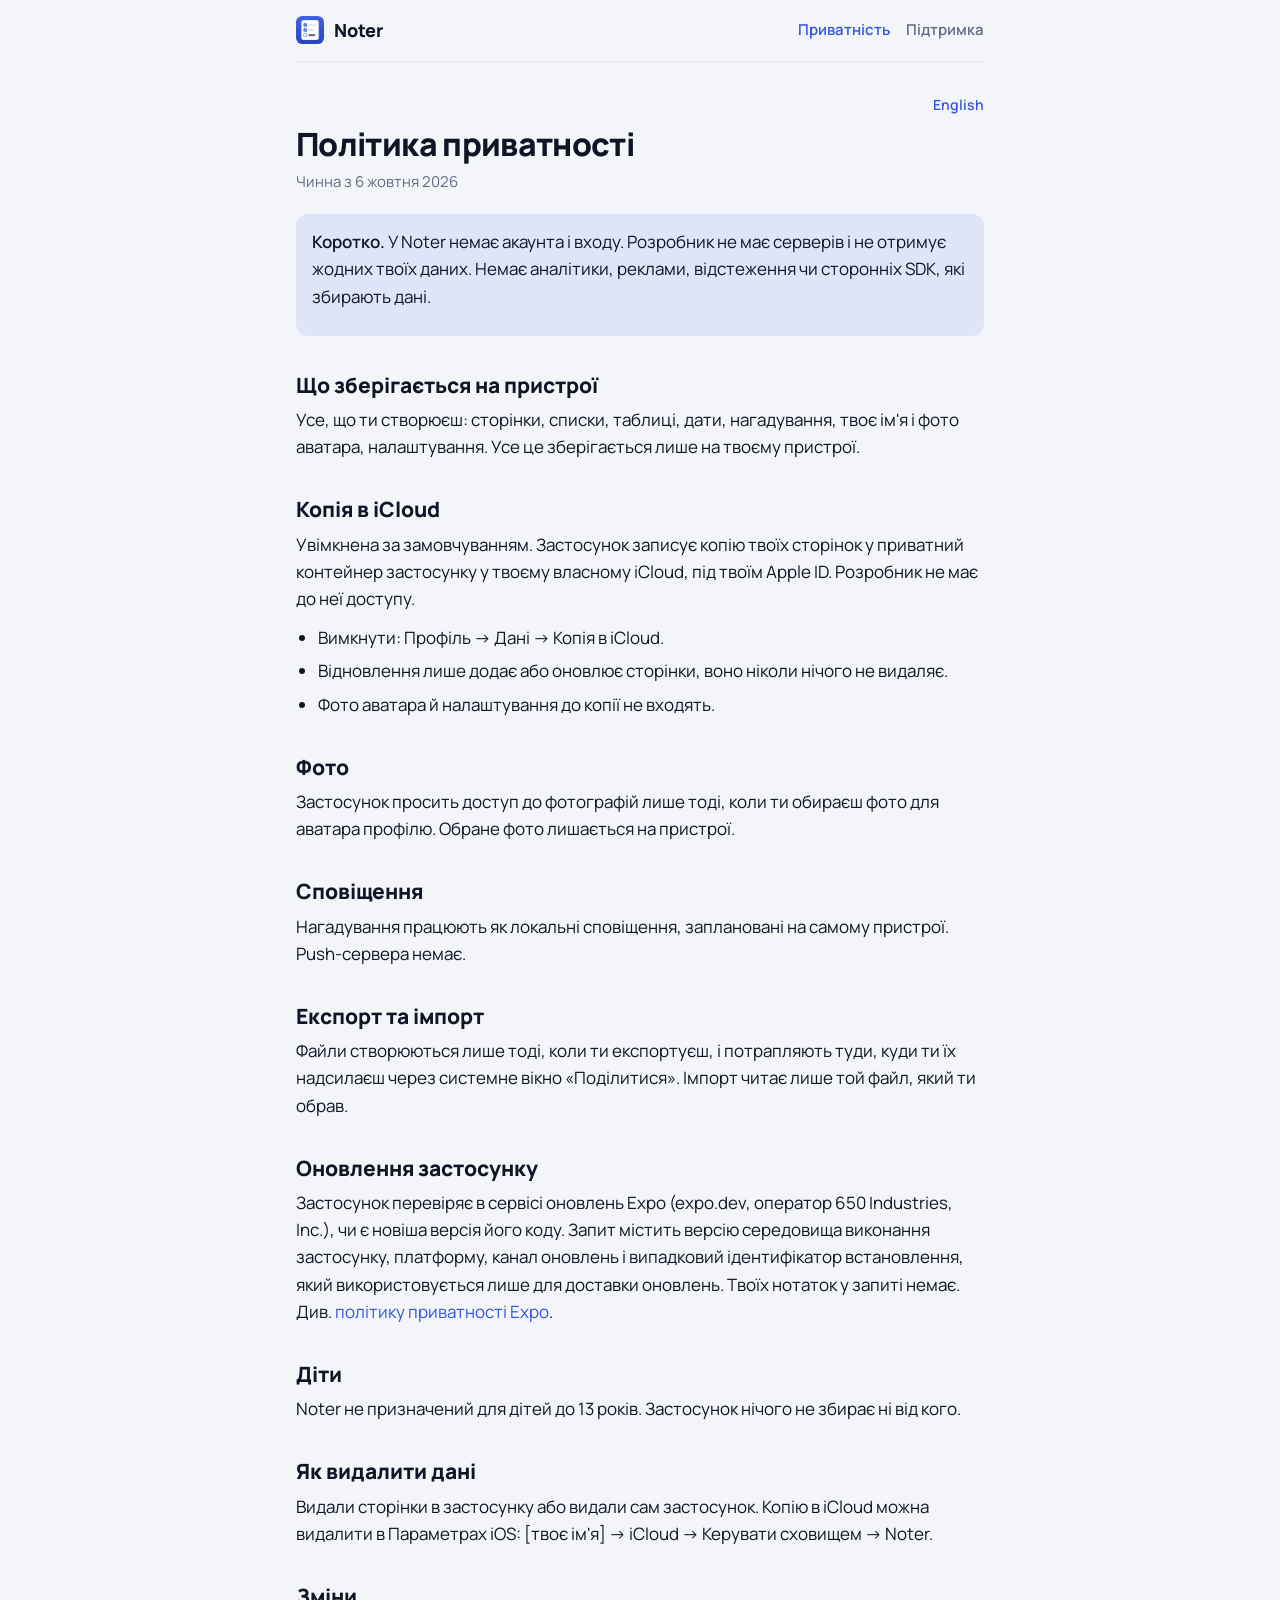
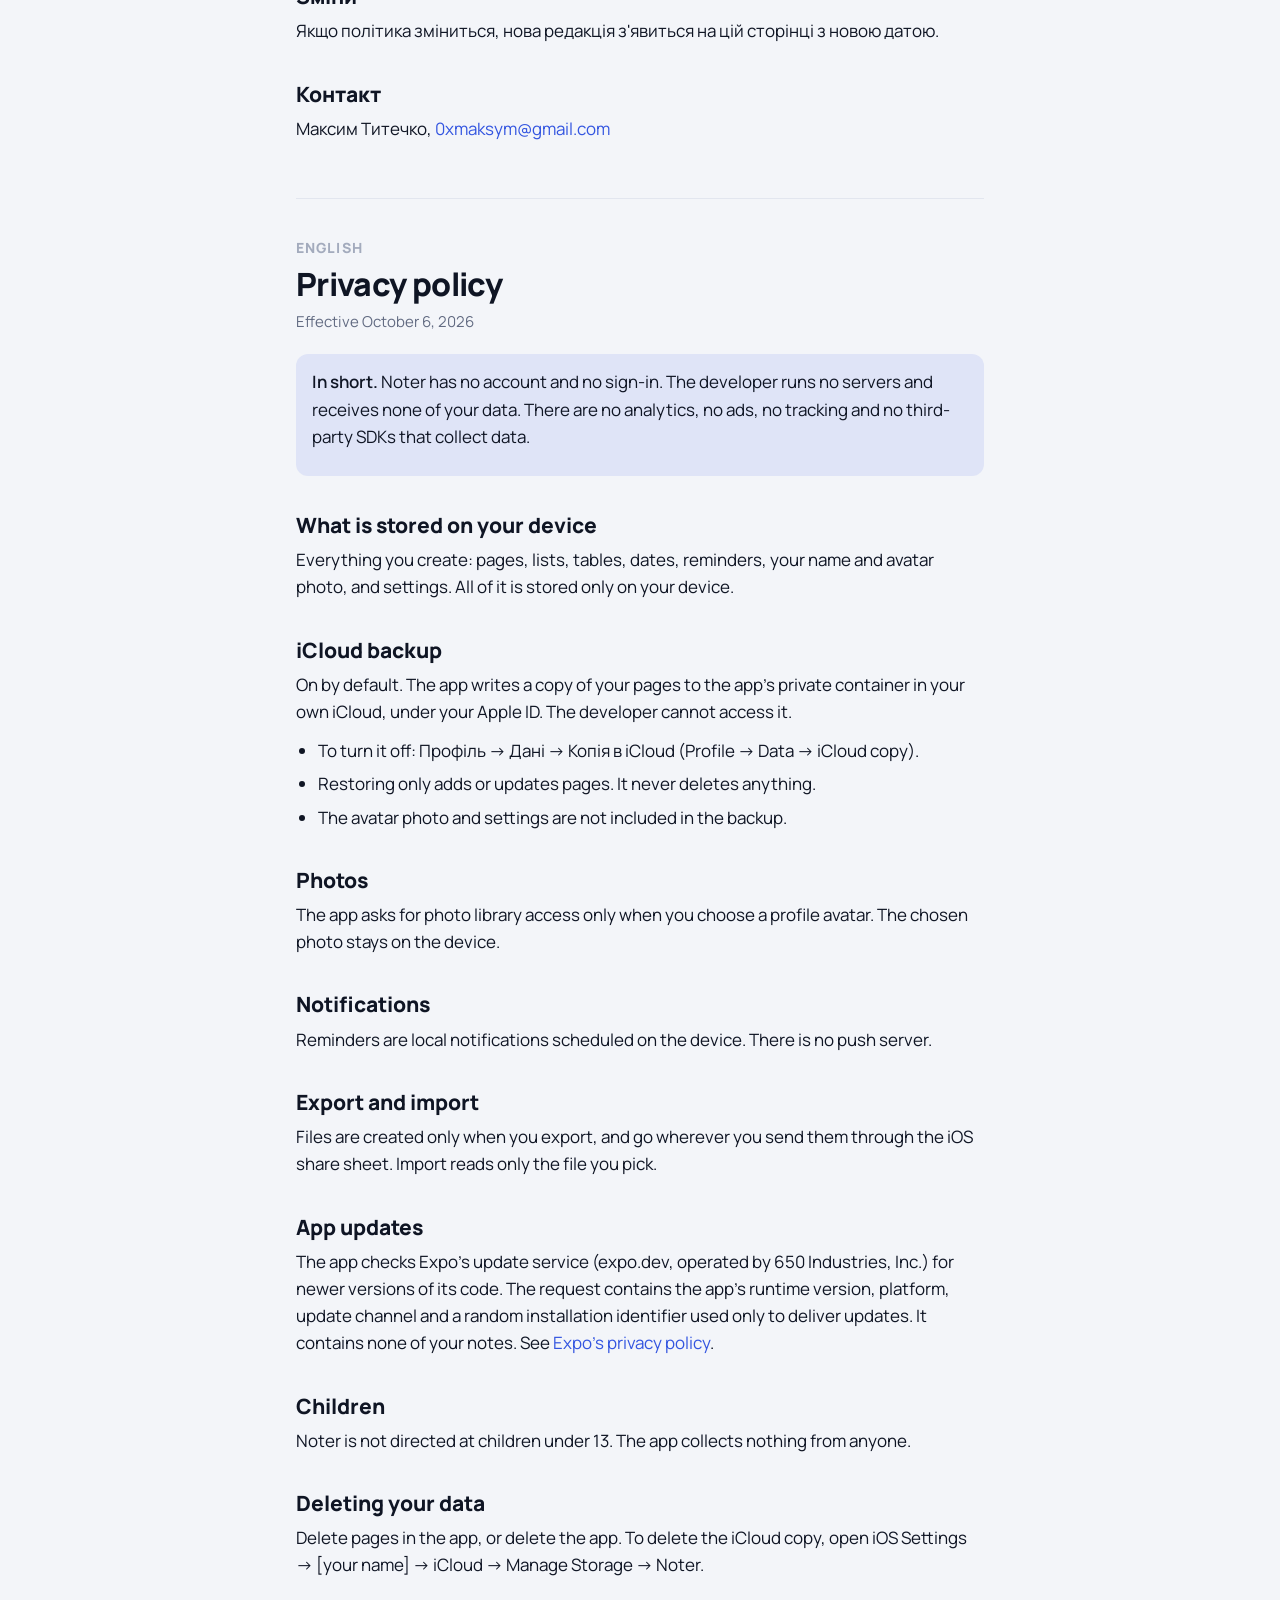
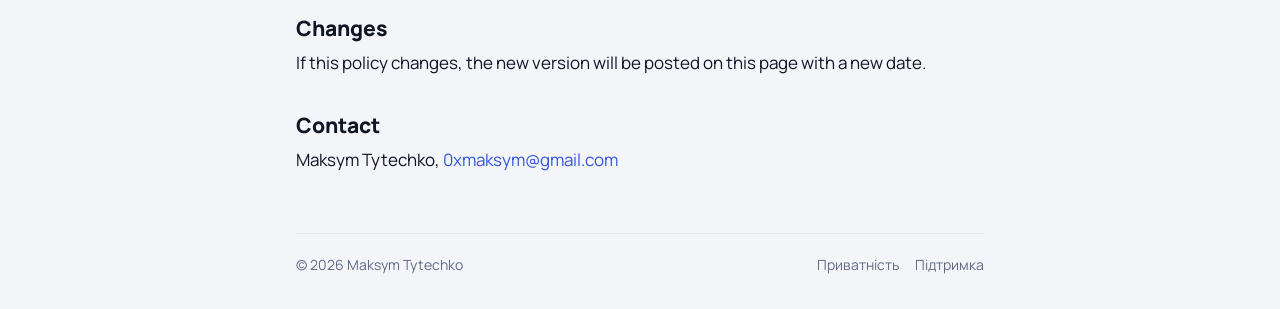
==== privacy.html @ 2a9a043b "Add Noter site: home, privacy policy and support" ====
<!doctype html>
<html lang="uk">
<head>
<meta charset="utf-8">
<meta name="viewport" content="width=device-width, initial-scale=1">
<title>Політика приватності · Noter</title>
<meta name="description" content="Політика приватності Noter. Privacy policy for Noter.">
<link rel="icon" type="image/png" href="icon.png">
<link rel="apple-touch-icon" href="icon.png">
<link rel="preconnect" href="https://fonts.googleapis.com">
<link rel="preconnect" href="https://fonts.gstatic.com" crossorigin>
<link rel="stylesheet" href="https://fonts.googleapis.com/css2?family=Manrope:wght@400;600;800&display=swap">
<link rel="stylesheet" href="style.css">
</head>
<body>
<div class="wrap">

<header class="bar">
  <a class="brand" href="./"><img class="icon" src="icon.png" alt="" width="28" height="28">Noter</a>
  <nav><a href="privacy.html" aria-current="page">Приватність</a><a href="support.html">Підтримка</a></nav>
</header>

<main>
  <a class="lang-link" href="#en" lang="en">English</a>

  <h1>Політика приватності</h1>
  <p class="meta">Чинна з 6 жовтня 2026</p>

  <div class="note">
    <p><strong>Коротко.</strong> У Noter немає акаунта і входу. Розробник не має серверів і не отримує жодних твоїх даних. Немає аналітики, реклами, відстеження чи сторонніх SDK, які збирають дані.</p>
  </div>

  <h2>Що зберігається на пристрої</h2>
  <p>Усе, що ти створюєш: сторінки, списки, таблиці, дати, нагадування, твоє ім'я і фото аватара, налаштування. Усе це зберігається лише на твоєму пристрої.</p>

  <h2>Копія в iCloud</h2>
  <p>Увімкнена за замовчуванням. Застосунок записує копію твоїх сторінок у приватний контейнер застосунку у твоєму власному iCloud, під твоїм Apple ID. Розробник не має до неї доступу.</p>
  <ul>
    <li>Вимкнути: Профіль → Дані → Копія в iCloud.</li>
    <li>Відновлення лише додає або оновлює сторінки, воно ніколи нічого не видаляє.</li>
    <li>Фото аватара й налаштування до копії не входять.</li>
  </ul>

  <h2>Фото</h2>
  <p>Застосунок просить доступ до фотографій лише тоді, коли ти обираєш фото для аватара профілю. Обране фото лишається на пристрої.</p>

  <h2>Сповіщення</h2>
  <p>Нагадування працюють як локальні сповіщення, заплановані на самому пристрої. Push-сервера немає.</p>

  <h2>Експорт та імпорт</h2>
  <p>Файли створюються лише тоді, коли ти експортуєш, і потрапляють туди, куди ти їх надсилаєш через системне вікно «Поділитися». Імпорт читає лише той файл, який ти обрав.</p>

  <h2>Оновлення застосунку</h2>
  <p>Застосунок перевіряє в сервісі оновлень Expo (expo.dev, оператор 650 Industries, Inc.), чи є новіша версія його коду. Запит містить версію середовища виконання застосунку, платформу, канал оновлень і випадковий ідентифікатор встановлення, який використовується лише для доставки оновлень. Твоїх нотаток у запиті немає. Див. <a href="https://expo.dev/privacy">політику приватності Expo</a>.</p>

  <h2>Діти</h2>
  <p>Noter не призначений для дітей до 13 років. Застосунок нічого не збирає ні від кого.</p>

  <h2>Як видалити дані</h2>
  <p>Видали сторінки в застосунку або видали сам застосунок. Копію в iCloud можна видалити в Параметрах iOS: [твоє ім'я] → iCloud → Керувати сховищем → Noter.</p>

  <h2>Зміни</h2>
  <p>Якщо політика зміниться, нова редакція з'явиться на цій сторінці з новою датою.</p>

  <h2>Контакт</h2>
  <p>Максим Титечко, <a href="mailto:0xmaksym@gmail.com">0xmaksym@gmail.com</a></p>

  <section class="en" id="en" lang="en">
    <h2>English</h2>
    <h1>Privacy policy</h1>
    <p class="meta">Effective October 6, 2026</p>

    <div class="note">
      <p><strong>In short.</strong> Noter has no account and no sign-in. The developer runs no servers and receives none of your data. There are no analytics, no ads, no tracking and no third-party SDKs that collect data.</p>
    </div>

    <h2>What is stored on your device</h2>
    <p>Everything you create: pages, lists, tables, dates, reminders, your name and avatar photo, and settings. All of it is stored only on your device.</p>

    <h2>iCloud backup</h2>
    <p>On by default. The app writes a copy of your pages to the app's private container in your own iCloud, under your Apple ID. The developer cannot access it.</p>
    <ul>
      <li>To turn it off: <span lang="uk">Профіль → Дані → Копія в iCloud</span> (Profile → Data → iCloud copy).</li>
      <li>Restoring only adds or updates pages. It never deletes anything.</li>
      <li>The avatar photo and settings are not included in the backup.</li>
    </ul>

    <h2>Photos</h2>
    <p>The app asks for photo library access only when you choose a profile avatar. The chosen photo stays on the device.</p>

    <h2>Notifications</h2>
    <p>Reminders are local notifications scheduled on the device. There is no push server.</p>

    <h2>Export and import</h2>
    <p>Files are created only when you export, and go wherever you send them through the iOS share sheet. Import reads only the file you pick.</p>

    <h2>App updates</h2>
    <p>The app checks Expo's update service (expo.dev, operated by 650 Industries, Inc.) for newer versions of its code. The request contains the app's runtime version, platform, update channel and a random installation identifier used only to deliver updates. It contains none of your notes. See <a href="https://expo.dev/privacy">Expo's privacy policy</a>.</p>

    <h2>Children</h2>
    <p>Noter is not directed at children under 13. The app collects nothing from anyone.</p>

    <h2>Deleting your data</h2>
    <p>Delete pages in the app, or delete the app. To delete the iCloud copy, open iOS Settings → [your name] → iCloud → Manage Storage → Noter.</p>

    <h2>Changes</h2>
    <p>If this policy changes, the new version will be posted on this page with a new date.</p>

    <h2>Contact</h2>
    <p>Maksym Tytechko, <a href="mailto:0xmaksym@gmail.com">0xmaksym@gmail.com</a></p>
  </section>
</main>

<footer>
  <span>© 2026 Maksym Tytechko</span>
  <nav><a href="privacy.html">Приватність</a><a href="support.html">Підтримка</a></nav>
</footer>

</div>
</body>
</html>
---- style.css ----
:root {
  color-scheme: light dark;
  --ground: #F3F5F9;
  --surface: #FFFFFF;
  --text: #0F1524;
  --secondary: #626B82;
  --tertiary: #A3ABBD;
  --divider: #E2E6EF;
  --accent: #3355E0;
  --accent-soft: rgba(51, 85, 224, 0.1);
}

@media (prefers-color-scheme: dark) {
  :root {
    --ground: #0C1018;
    --surface: #141A26;
    --text: #EDF0F7;
    --secondary: #97A0B4;
    --tertiary: #5F687D;
    --divider: #212938;
    --accent: #8BA2FF;
    --accent-soft: rgba(139, 162, 255, 0.12);
  }
}

* { box-sizing: border-box; }

html { -webkit-text-size-adjust: 100%; }

body {
  margin: 0;
  background: var(--ground);
  color: var(--text);
  font: 400 17px/1.6 Manrope, -apple-system, system-ui, sans-serif;
  overflow-wrap: break-word;
}

.wrap {
  max-width: 720px;
  margin: 0 auto;
  padding: 0 16px;
}

a { color: var(--accent); text-decoration: none; }
a:hover { text-decoration: underline; }

.icon { border-radius: 22.37%; display: block; }

/* Header */
.bar {
  display: flex;
  align-items: center;
  justify-content: space-between;
  gap: 12px;
  padding: 16px 0;
  border-bottom: 1px solid var(--divider);
}
.brand {
  display: flex;
  align-items: center;
  gap: 10px;
  color: var(--text);
  font-weight: 800;
  font-size: 18px;
}
.brand:hover { text-decoration: none; }
.bar nav { display: flex; gap: 16px; font-size: 15px; font-weight: 600; }
.bar nav a { color: var(--secondary); }
.bar nav a[aria-current] { color: var(--accent); }

/* Content */
main { padding: 32px 0 48px; }

.lang-link {
  display: block;
  text-align: right;
  font-size: 14px;
  font-weight: 600;
  margin-bottom: 8px;
}

h1, h2, h3 { line-height: 1.25; margin: 0; }
h1 { font-size: 32px; font-weight: 800; letter-spacing: -0.02em; }
h2 { font-size: 21px; font-weight: 800; margin: 36px 0 8px; }
h3 { font-size: 17px; font-weight: 600; margin: 24px 0 4px; }
p, ul, ol { margin: 0 0 12px; }
ul, ol { padding-left: 22px; }
li { margin-bottom: 6px; }
strong { font-weight: 600; }

.meta { color: var(--secondary); font-size: 15px; margin-top: 6px; }
.muted { color: var(--secondary); }

.card {
  background: var(--surface);
  border: 1px solid var(--divider);
  border-radius: 16px;
  padding: 18px 20px;
  margin: 20px 0;
}
.card > :last-child { margin-bottom: 0; }

.note {
  background: var(--accent-soft);
  border-radius: 12px;
  padding: 14px 16px;
  margin: 20px 0;
}

/* Index hero */
.hero { text-align: center; padding: 24px 0 8px; }
.hero .icon { margin: 0 auto 16px; }
.hero h1 { font-size: 40px; }
.tagline { font-size: 19px; color: var(--secondary); margin-top: 8px; }
.soon {
  display: inline-block;
  margin-top: 16px;
  padding: 6px 14px;
  border: 1px solid var(--divider);
  border-radius: 999px;
  color: var(--secondary);
  font-size: 14px;
  font-weight: 600;
}
.links { display: flex; flex-wrap: wrap; gap: 8px 20px; font-weight: 600; }

/* English section */
.en { margin-top: 56px; padding-top: 8px; border-top: 1px solid var(--divider); }
.en > h2:first-child { margin-top: 32px; color: var(--tertiary); font-size: 14px; letter-spacing: 0.08em; text-transform: uppercase; }

/* Footer */
footer {
  border-top: 1px solid var(--divider);
  padding: 20px 0 32px;
  color: var(--secondary);
  font-size: 14px;
  display: flex;
  flex-wrap: wrap;
  justify-content: space-between;
  gap: 8px 20px;
}
footer nav { display: flex; gap: 16px; }
footer a { color: var(--secondary); }
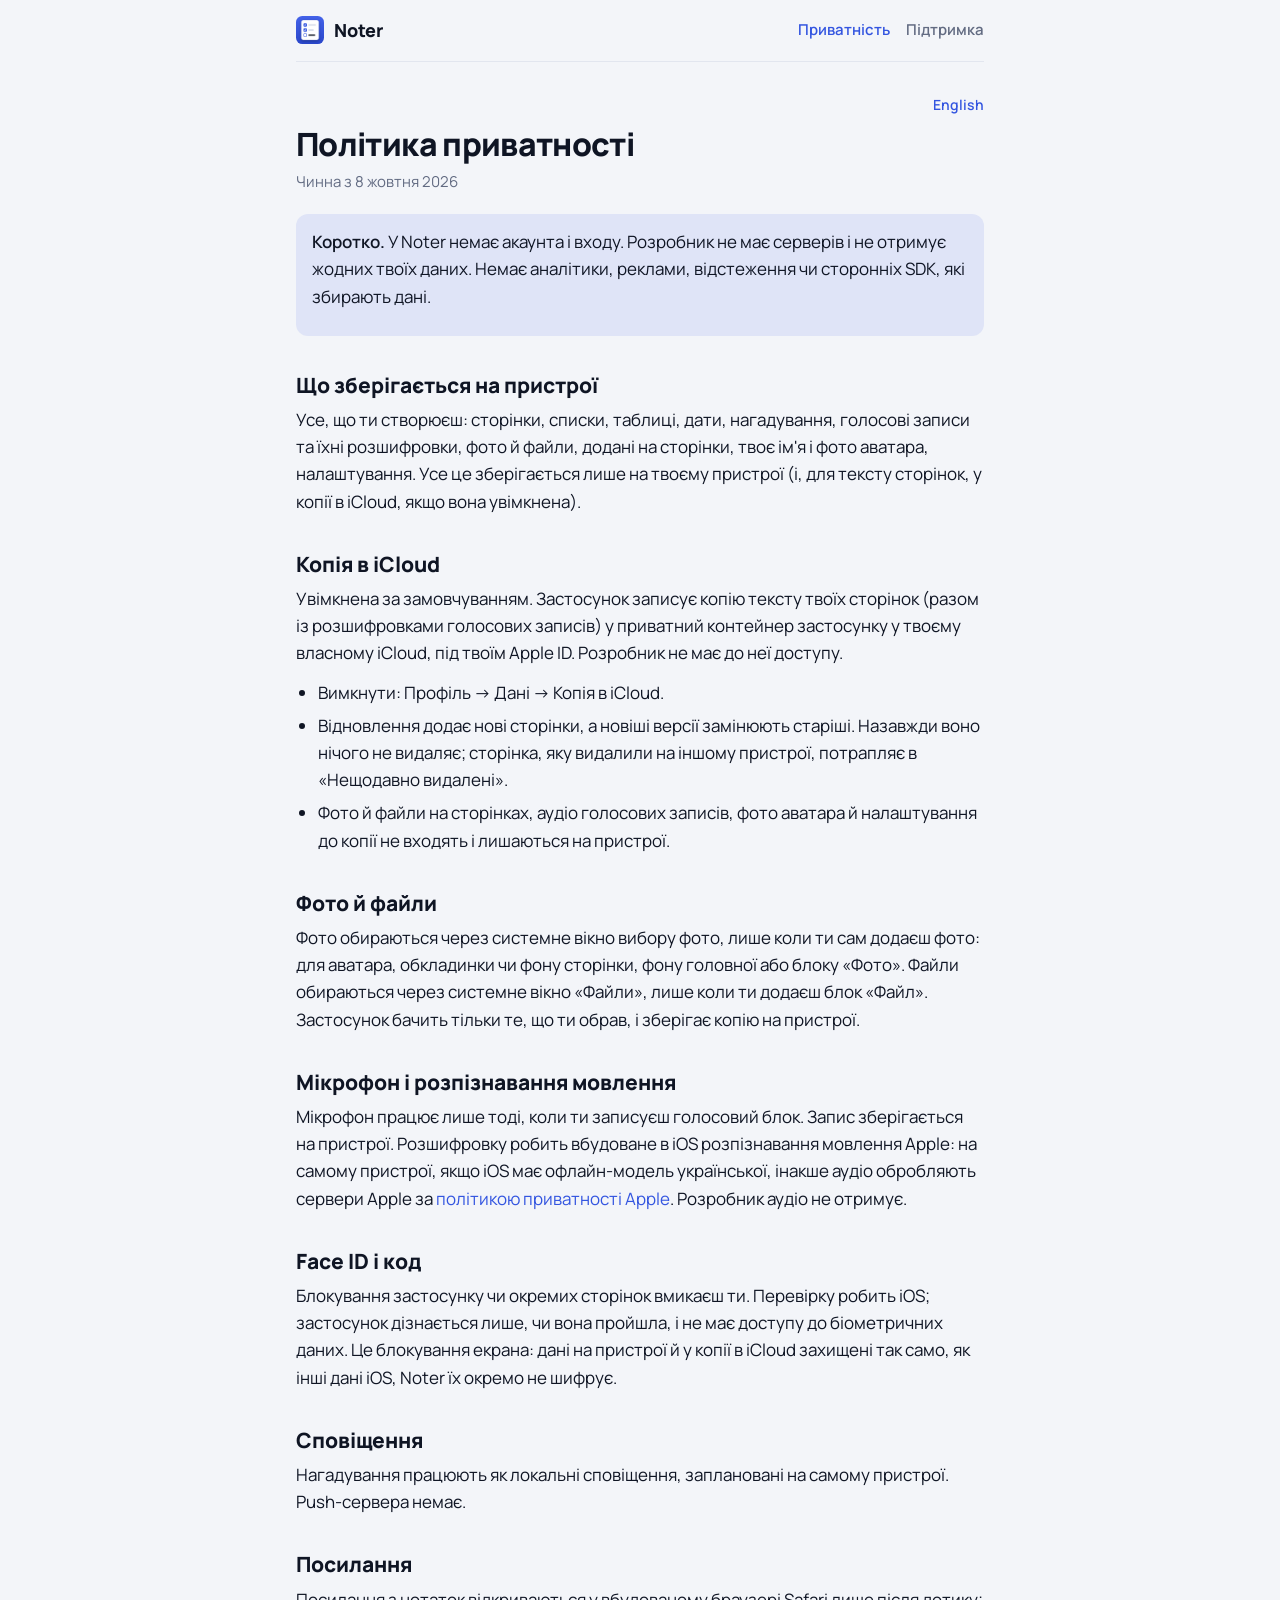
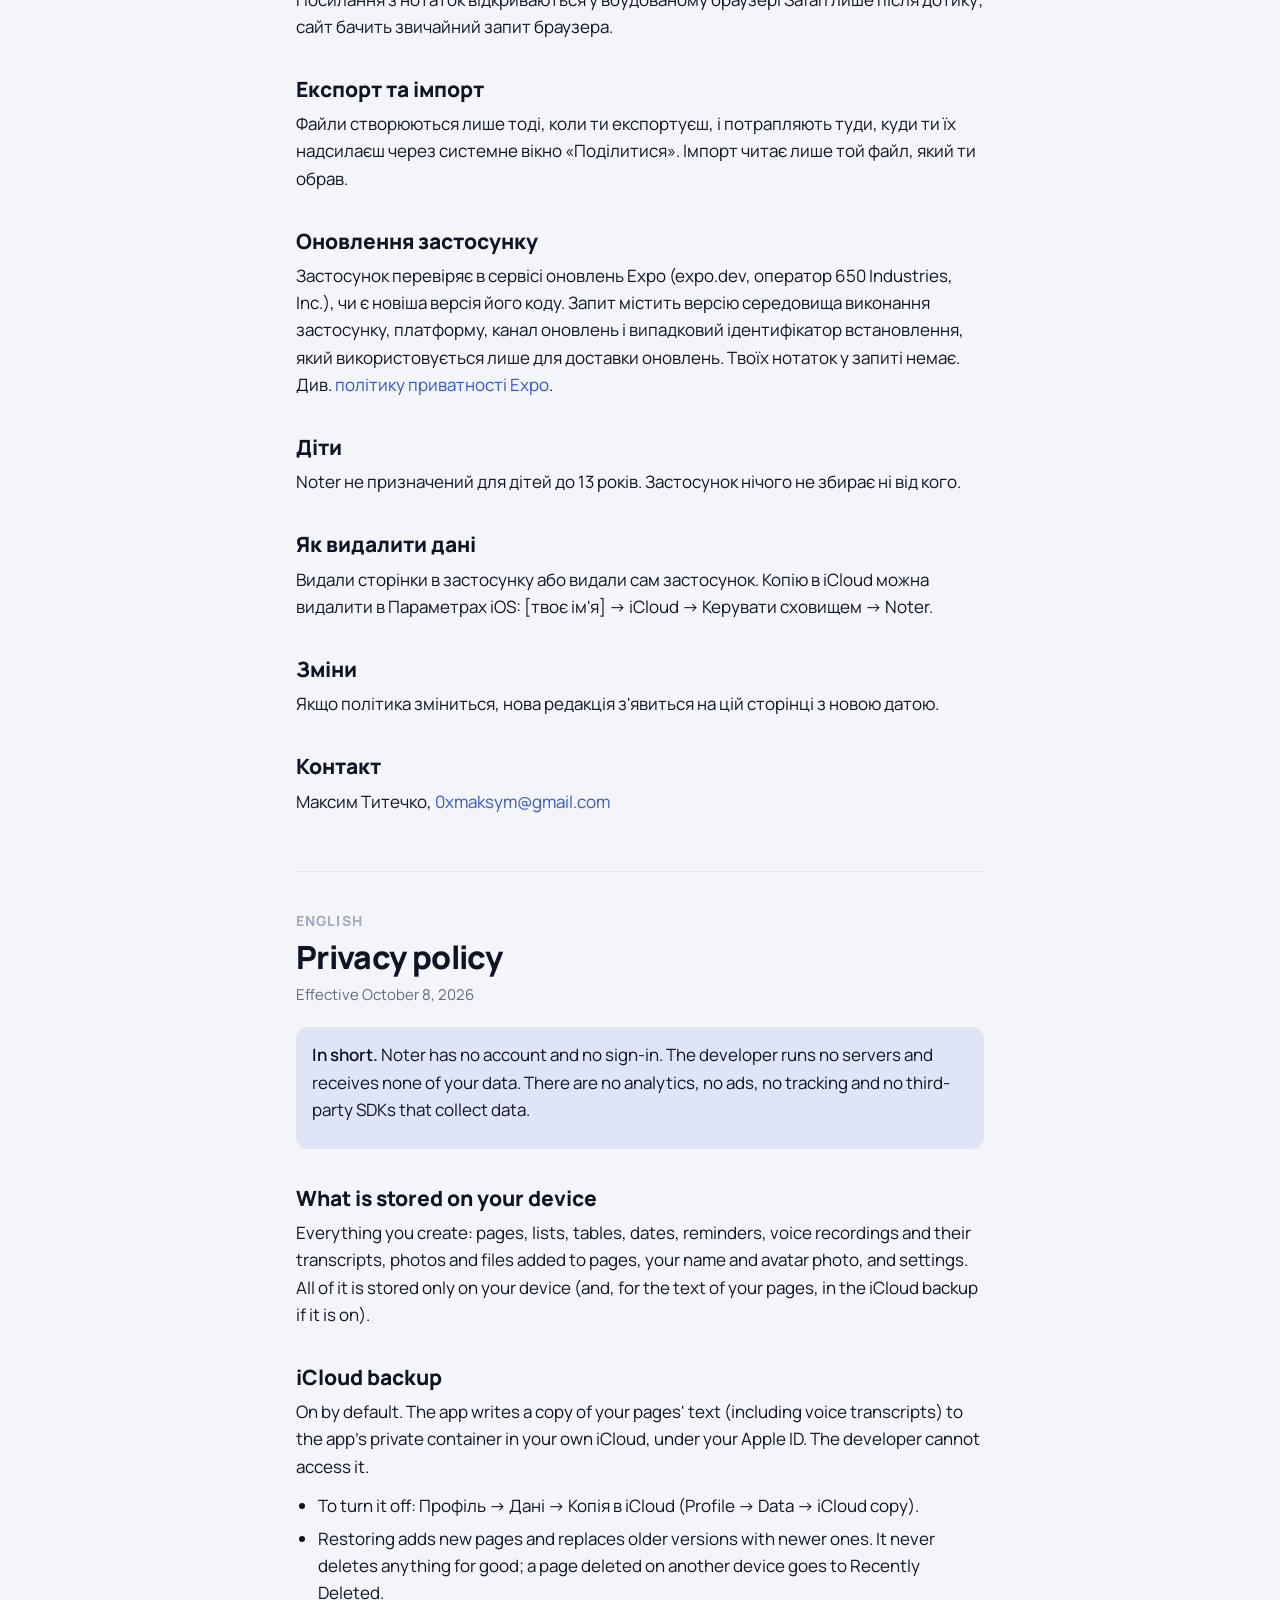
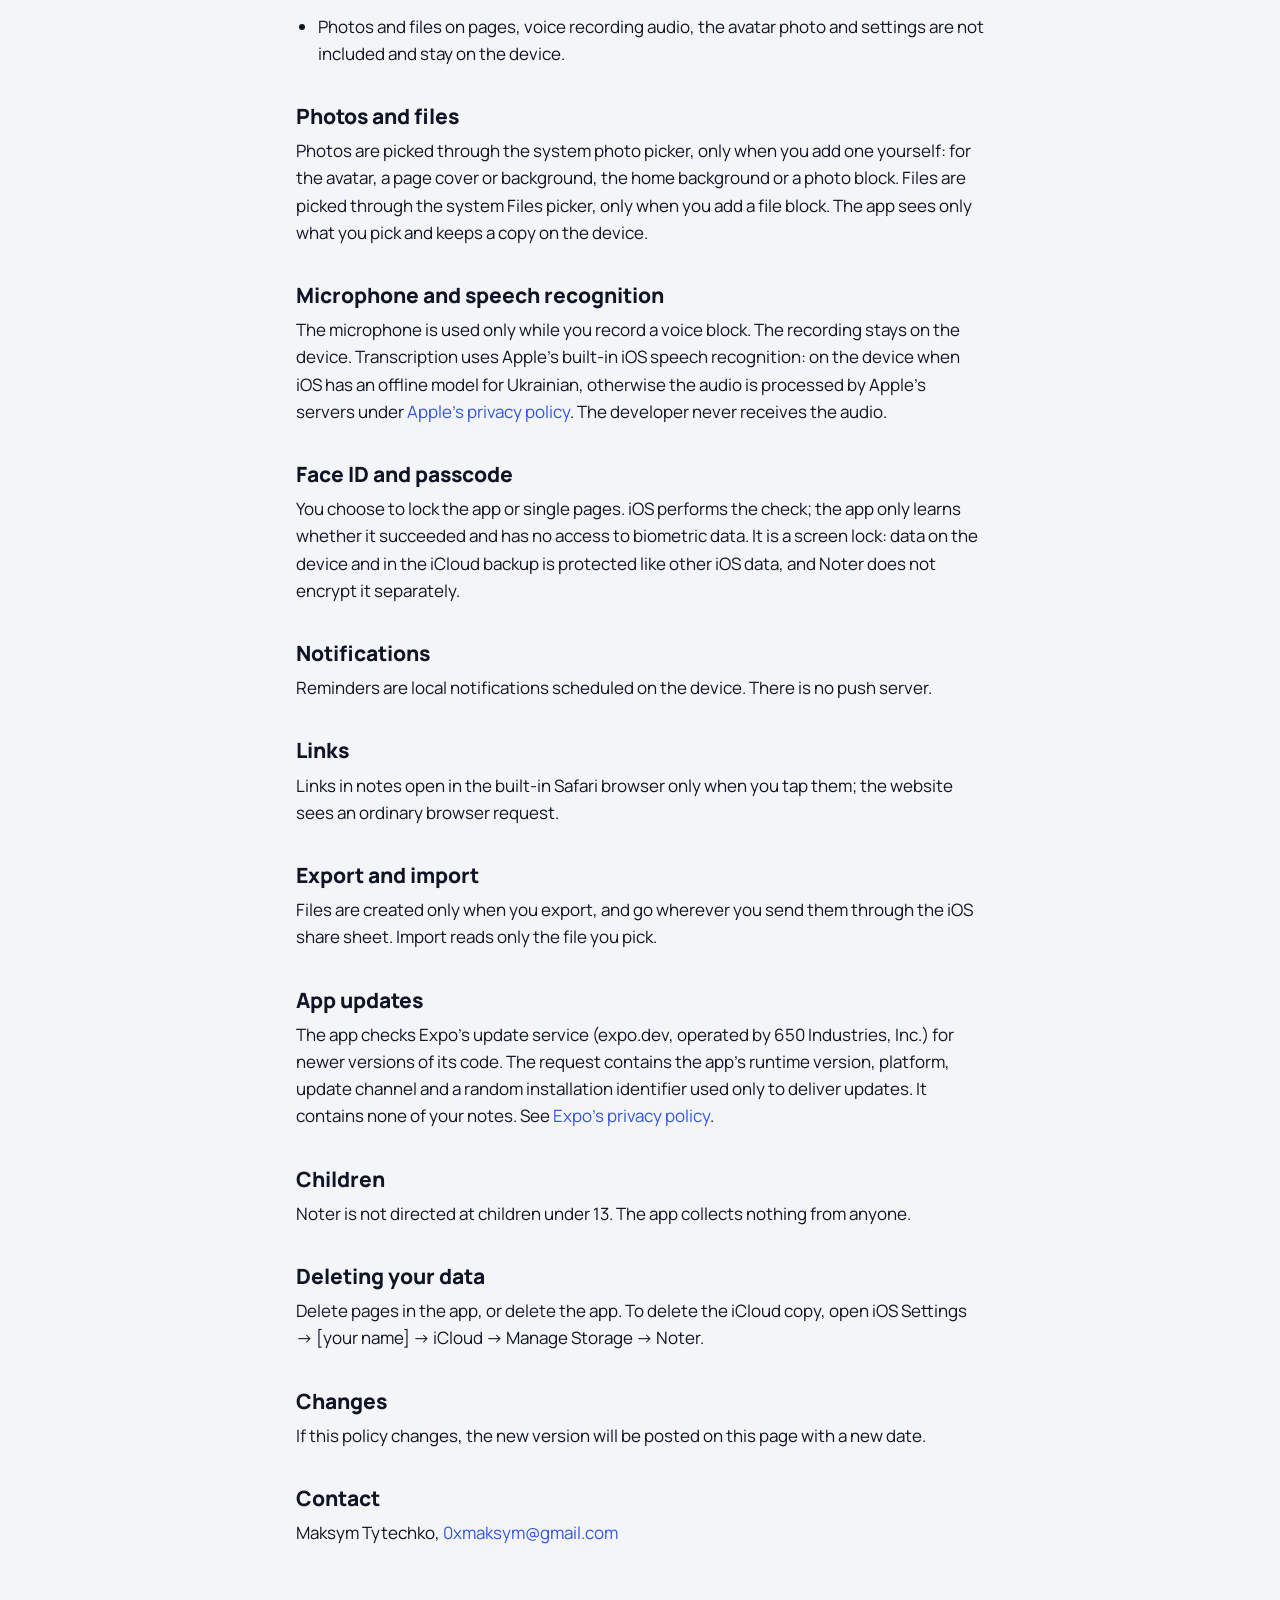
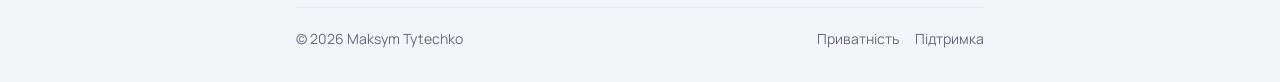
==== commit 4a58f0b5: "Privacy policy and support: describe photos, files, voice, speech recognition, Face ID and what the " ====
--- a/privacy.html
+++ b/privacy.html
@@ -24,28 +24,37 @@
   <a class="lang-link" href="#en" lang="en">English</a>
 
   <h1>Політика приватності</h1>
-  <p class="meta">Чинна з 6 жовтня 2026</p>
+  <p class="meta">Чинна з 8 жовтня 2026</p>
 
   <div class="note">
     <p><strong>Коротко.</strong> У Noter немає акаунта і входу. Розробник не має серверів і не отримує жодних твоїх даних. Немає аналітики, реклами, відстеження чи сторонніх SDK, які збирають дані.</p>
   </div>
 
   <h2>Що зберігається на пристрої</h2>
-  <p>Усе, що ти створюєш: сторінки, списки, таблиці, дати, нагадування, твоє ім'я і фото аватара, налаштування. Усе це зберігається лише на твоєму пристрої.</p>
+  <p>Усе, що ти створюєш: сторінки, списки, таблиці, дати, нагадування, голосові записи та їхні розшифровки, фото й файли, додані на сторінки, твоє ім'я і фото аватара, налаштування. Усе це зберігається лише на твоєму пристрої (і, для тексту сторінок, у копії в iCloud, якщо вона увімкнена).</p>
 
   <h2>Копія в iCloud</h2>
-  <p>Увімкнена за замовчуванням. Застосунок записує копію твоїх сторінок у приватний контейнер застосунку у твоєму власному iCloud, під твоїм Apple ID. Розробник не має до неї доступу.</p>
+  <p>Увімкнена за замовчуванням. Застосунок записує копію тексту твоїх сторінок (разом із розшифровками голосових записів) у приватний контейнер застосунку у твоєму власному iCloud, під твоїм Apple ID. Розробник не має до неї доступу.</p>
   <ul>
     <li>Вимкнути: Профіль → Дані → Копія в iCloud.</li>
-    <li>Відновлення лише додає або оновлює сторінки, воно ніколи нічого не видаляє.</li>
-    <li>Фото аватара й налаштування до копії не входять.</li>
+    <li>Відновлення додає нові сторінки, а новіші версії замінюють старіші. Назавжди воно нічого не видаляє; сторінка, яку видалили на іншому пристрої, потрапляє в «Нещодавно видалені».</li>
+    <li>Фото й файли на сторінках, аудіо голосових записів, фото аватара й налаштування до копії не входять і лишаються на пристрої.</li>
   </ul>
 
-  <h2>Фото</h2>
-  <p>Застосунок просить доступ до фотографій лише тоді, коли ти обираєш фото для аватара профілю. Обране фото лишається на пристрої.</p>
+  <h2>Фото й файли</h2>
+  <p>Фото обираються через системне вікно вибору фото, лише коли ти сам додаєш фото: для аватара, обкладинки чи фону сторінки, фону головної або блоку «Фото». Файли обираються через системне вікно «Файли», лише коли ти додаєш блок «Файл». Застосунок бачить тільки те, що ти обрав, і зберігає копію на пристрої.</p>
+
+  <h2>Мікрофон і розпізнавання мовлення</h2>
+  <p>Мікрофон працює лише тоді, коли ти записуєш голосовий блок. Запис зберігається на пристрої. Розшифровку робить вбудоване в iOS розпізнавання мовлення Apple: на самому пристрої, якщо iOS має офлайн-модель української, інакше аудіо обробляють сервери Apple за <a href="https://www.apple.com/legal/privacy/">політикою приватності Apple</a>. Розробник аудіо не отримує.</p>
+
+  <h2>Face ID і код</h2>
+  <p>Блокування застосунку чи окремих сторінок вмикаєш ти. Перевірку робить iOS; застосунок дізнається лише, чи вона пройшла, і не має доступу до біометричних даних. Це блокування екрана: дані на пристрої й у копії в iCloud захищені так само, як інші дані iOS, Noter їх окремо не шифрує.</p>
 
   <h2>Сповіщення</h2>
   <p>Нагадування працюють як локальні сповіщення, заплановані на самому пристрої. Push-сервера немає.</p>
+
+  <h2>Посилання</h2>
+  <p>Посилання з нотаток відкриваються у вбудованому браузері Safari лише після дотику; сайт бачить звичайний запит браузера.</p>
 
   <h2>Експорт та імпорт</h2>
   <p>Файли створюються лише тоді, коли ти експортуєш, і потрапляють туди, куди ти їх надсилаєш через системне вікно «Поділитися». Імпорт читає лише той файл, який ти обрав.</p>
@@ -68,28 +77,37 @@
   <section class="en" id="en" lang="en">
     <h2>English</h2>
     <h1>Privacy policy</h1>
-    <p class="meta">Effective October 6, 2026</p>
+    <p class="meta">Effective October 8, 2026</p>
 
     <div class="note">
       <p><strong>In short.</strong> Noter has no account and no sign-in. The developer runs no servers and receives none of your data. There are no analytics, no ads, no tracking and no third-party SDKs that collect data.</p>
     </div>
 
     <h2>What is stored on your device</h2>
-    <p>Everything you create: pages, lists, tables, dates, reminders, your name and avatar photo, and settings. All of it is stored only on your device.</p>
+    <p>Everything you create: pages, lists, tables, dates, reminders, voice recordings and their transcripts, photos and files added to pages, your name and avatar photo, and settings. All of it is stored only on your device (and, for the text of your pages, in the iCloud backup if it is on).</p>
 
     <h2>iCloud backup</h2>
-    <p>On by default. The app writes a copy of your pages to the app's private container in your own iCloud, under your Apple ID. The developer cannot access it.</p>
+    <p>On by default. The app writes a copy of your pages' text (including voice transcripts) to the app's private container in your own iCloud, under your Apple ID. The developer cannot access it.</p>
     <ul>
       <li>To turn it off: <span lang="uk">Профіль → Дані → Копія в iCloud</span> (Profile → Data → iCloud copy).</li>
-      <li>Restoring only adds or updates pages. It never deletes anything.</li>
-      <li>The avatar photo and settings are not included in the backup.</li>
+      <li>Restoring adds new pages and replaces older versions with newer ones. It never deletes anything for good; a page deleted on another device goes to Recently Deleted.</li>
+      <li>Photos and files on pages, voice recording audio, the avatar photo and settings are not included and stay on the device.</li>
     </ul>
 
-    <h2>Photos</h2>
-    <p>The app asks for photo library access only when you choose a profile avatar. The chosen photo stays on the device.</p>
+    <h2>Photos and files</h2>
+    <p>Photos are picked through the system photo picker, only when you add one yourself: for the avatar, a page cover or background, the home background or a photo block. Files are picked through the system Files picker, only when you add a file block. The app sees only what you pick and keeps a copy on the device.</p>
+
+    <h2>Microphone and speech recognition</h2>
+    <p>The microphone is used only while you record a voice block. The recording stays on the device. Transcription uses Apple's built-in iOS speech recognition: on the device when iOS has an offline model for Ukrainian, otherwise the audio is processed by Apple's servers under <a href="https://www.apple.com/legal/privacy/">Apple's privacy policy</a>. The developer never receives the audio.</p>
+
+    <h2>Face ID and passcode</h2>
+    <p>You choose to lock the app or single pages. iOS performs the check; the app only learns whether it succeeded and has no access to biometric data. It is a screen lock: data on the device and in the iCloud backup is protected like other iOS data, and Noter does not encrypt it separately.</p>
 
     <h2>Notifications</h2>
     <p>Reminders are local notifications scheduled on the device. There is no push server.</p>
+
+    <h2>Links</h2>
+    <p>Links in notes open in the built-in Safari browser only when you tap them; the website sees an ordinary browser request.</p>
 
     <h2>Export and import</h2>
     <p>Files are created only when you export, and go wherever you send them through the iOS share sheet. Import reads only the file you pick.</p>
